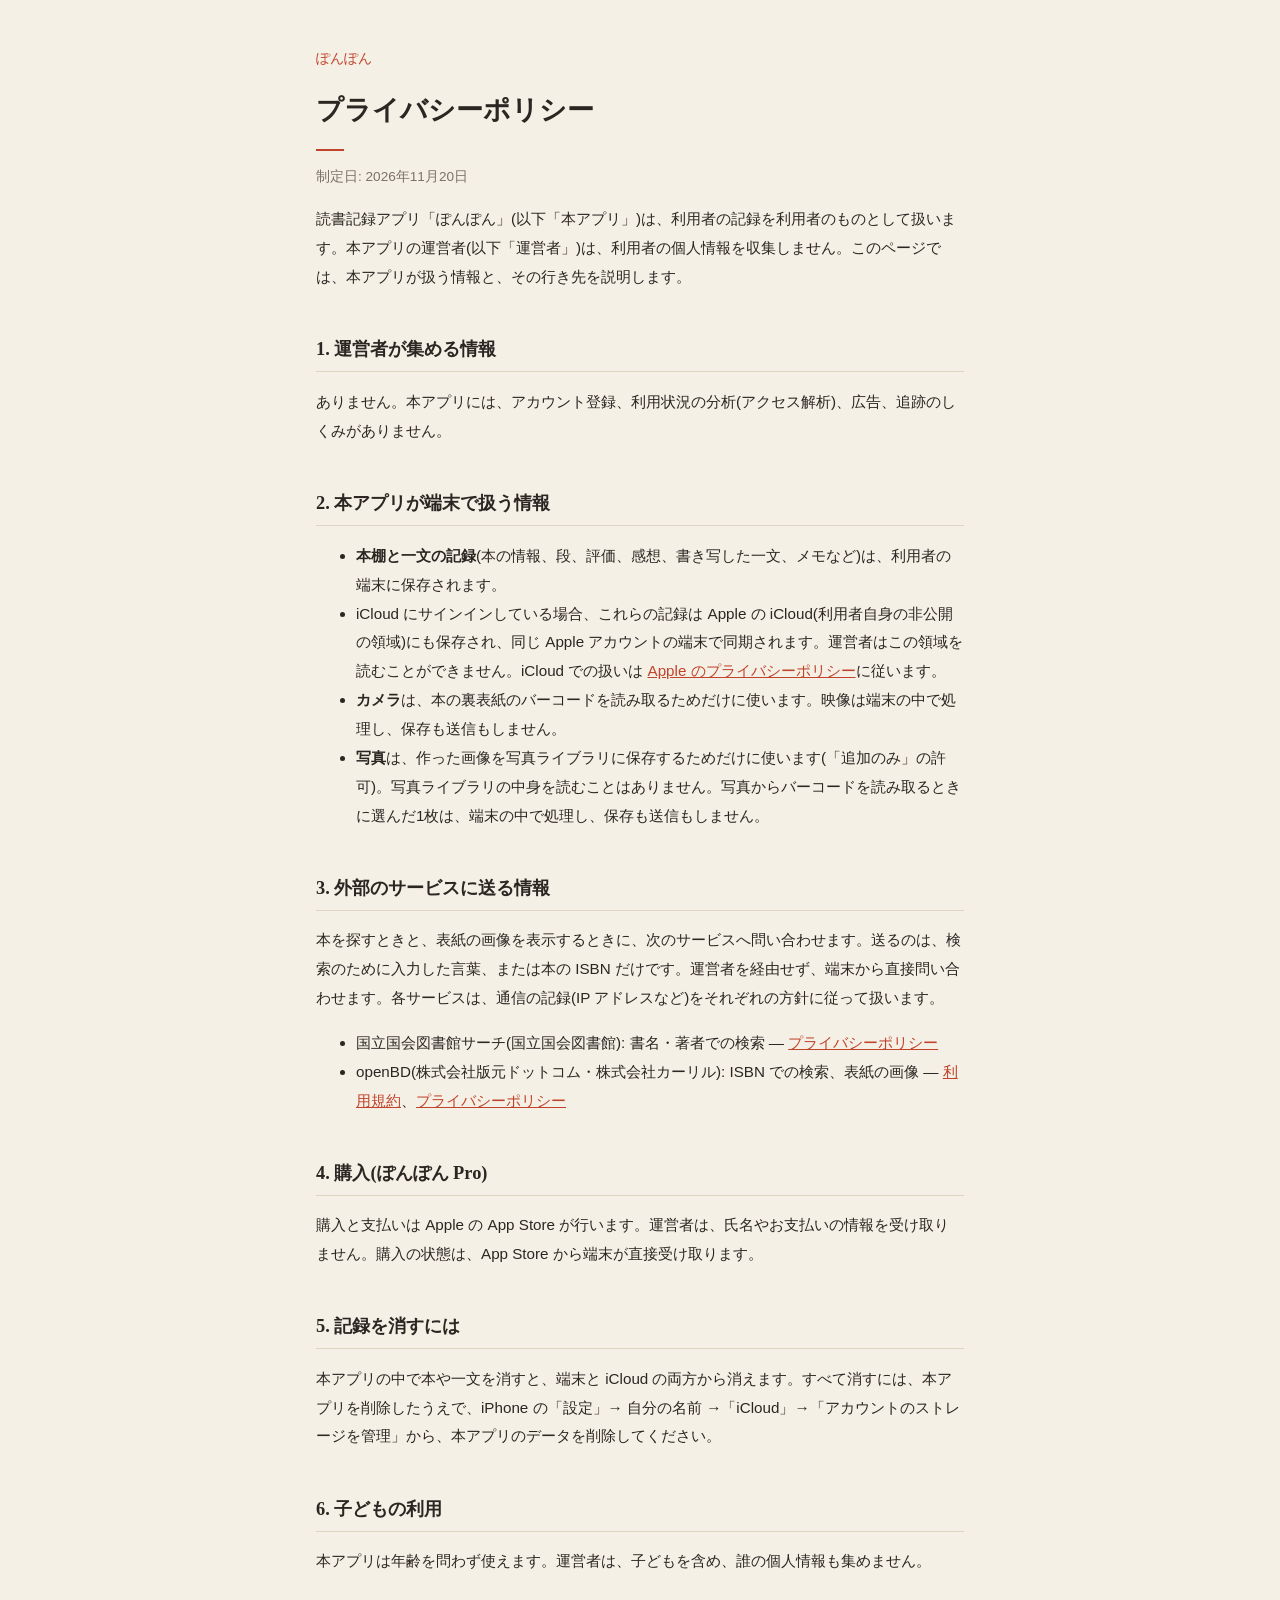
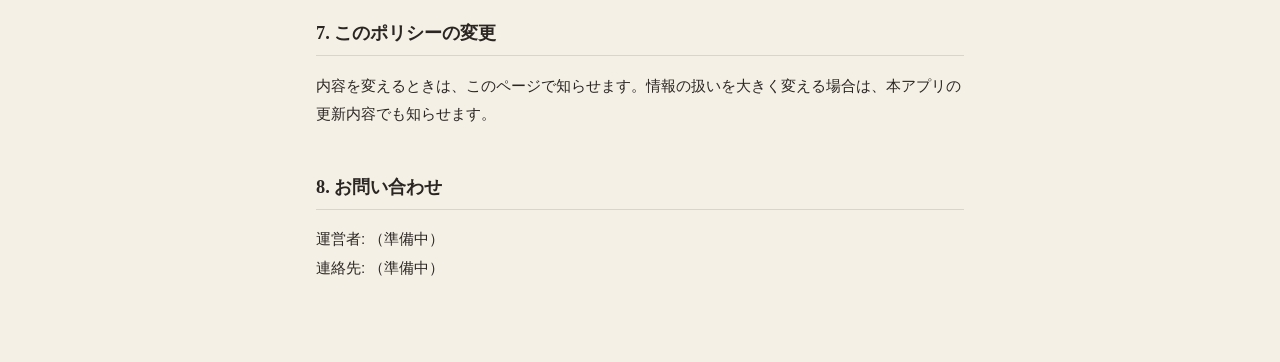
==== privacy.html @ 16d1a10d "ページを更新" ====
<!doctype html>
<html lang="ja">
<head>
<meta charset="utf-8">
<meta name="viewport" content="width=device-width, initial-scale=1">
<title>プライバシーポリシー | ぽんぽん</title>
<link rel="stylesheet" href="style.css">
</head>
<body>
<main>
<p class="back"><a href="./">ぽんぽん</a></p>
<h1>プライバシーポリシー</h1>
<p class="meta">制定日: 2026年11月20日</p>

<p>読書記録アプリ「ぽんぽん」(以下「本アプリ」)は、利用者の記録を利用者のものとして扱います。本アプリの運営者(以下「運営者」)は、利用者の個人情報を収集しません。このページでは、本アプリが扱う情報と、その行き先を説明します。</p>

<h2>1. 運営者が集める情報</h2>
<p>ありません。本アプリには、アカウント登録、利用状況の分析(アクセス解析)、広告、追跡のしくみがありません。</p>

<h2>2. 本アプリが端末で扱う情報</h2>
<ul>
<li><strong>本棚と一文の記録</strong>(本の情報、段、評価、感想、書き写した一文、メモなど)は、利用者の端末に保存されます。</li>
<li>iCloud にサインインしている場合、これらの記録は Apple の iCloud(利用者自身の非公開の領域)にも保存され、同じ Apple アカウントの端末で同期されます。運営者はこの領域を読むことができません。iCloud での扱いは <a href="https://www.apple.com/jp/legal/privacy/">Apple のプライバシーポリシー</a>に従います。</li>
<li><strong>カメラ</strong>は、本の裏表紙のバーコードを読み取るためだけに使います。映像は端末の中で処理し、保存も送信もしません。</li>
<li><strong>写真</strong>は、作った画像を写真ライブラリに保存するためだけに使います(「追加のみ」の許可)。写真ライブラリの中身を読むことはありません。写真からバーコードを読み取るときに選んだ1枚は、端末の中で処理し、保存も送信もしません。</li>
</ul>

<h2>3. 外部のサービスに送る情報</h2>
<p>本を探すときと、表紙の画像を表示するときに、次のサービスへ問い合わせます。送るのは、検索のために入力した言葉、または本の ISBN だけです。運営者を経由せず、端末から直接問い合わせます。各サービスは、通信の記録(IP アドレスなど)をそれぞれの方針に従って扱います。</p>
<ul>
<li>国立国会図書館サーチ(国立国会図書館): 書名・著者での検索 — <a href="https://ndlsearch.ndl.go.jp/site/privacy-policy">プライバシーポリシー</a></li>
<li>openBD(株式会社版元ドットコム・株式会社カーリル): ISBN での検索、表紙の画像 — <a href="https://openbd.jp/terms/">利用規約</a>、<a href="https://calil.jp/doc/privacy.html">プライバシーポリシー</a></li>
</ul>

<h2>4. 購入(ぽんぽん Pro)</h2>
<p>購入と支払いは Apple の App Store が行います。運営者は、氏名やお支払いの情報を受け取りません。購入の状態は、App Store から端末が直接受け取ります。</p>

<h2 id="delete">5. 記録を消すには</h2>
<p>本アプリの中で本や一文を消すと、端末と iCloud の両方から消えます。すべて消すには、本アプリを削除したうえで、iPhone の「設定」→ 自分の名前 →「iCloud」→「アカウントのストレージを管理」から、本アプリのデータを削除してください。</p>

<h2>6. 子どもの利用</h2>
<p>本アプリは年齢を問わず使えます。運営者は、子どもを含め、誰の個人情報も集めません。</p>

<h2>7. このポリシーの変更</h2>
<p>内容を変えるときは、このページで知らせます。情報の扱いを大きく変える場合は、本アプリの更新内容でも知らせます。</p>

<h2>8. お問い合わせ</h2>
<p>運営者: （準備中）<br>連絡先: （準備中）</p>
</main>
</body>
</html>
---- style.css ----
:root {
  --paper: #F5F0E6;
  --card: #FFFDF8;
  --ink: #2B2622;
  --sub: #7B7167;
  --accent: #C0432B;
  --line: #DDD4C3;
}
@media (prefers-color-scheme: dark) {
  :root { --paper: #191714; --card: #25221D; --ink: #ECE5D8; --sub: #A0978A; --accent: #E26A50; --line: #3A352E; }
}
* { box-sizing: border-box; }
body {
  margin: 0;
  background: var(--paper);
  color: var(--ink);
  font-family: "Hiragino Mincho ProN", "Yu Mincho", serif;
  line-height: 1.9;
}
main { max-width: 680px; margin: 0 auto; padding: 32px 16px 64px; }
h1 { font-size: 1.7rem; margin: 0.4em 0 0.2em; }
h1::after { content: ""; display: block; width: 28px; height: 2px; background: var(--accent); margin-top: 12px; }
h2 { font-size: 1.15rem; margin-top: 2.2em; border-bottom: 1px solid var(--line); padding-bottom: 4px; }
h3 { font-size: 1rem; margin: 1.6em 0 0.2em; }
p, li { font-family: -apple-system, "Hiragino Sans", sans-serif; font-size: 0.95rem; }
a { color: var(--accent); }
.meta, .back { color: var(--sub); font-size: 0.85rem; }
.back a { text-decoration: none; }
.hero { text-align: center; padding: 40px 0 8px; }
.hero img { width: 120px; height: 120px; border-radius: 26px; box-shadow: 0 8px 24px rgba(0,0,0,.12); }
.hero p { font-family: "Hiragino Mincho ProN", serif; font-size: 1.05rem; color: var(--sub); }
.links { display: flex; gap: 16px; justify-content: center; flex-wrap: wrap; margin-top: 24px; }
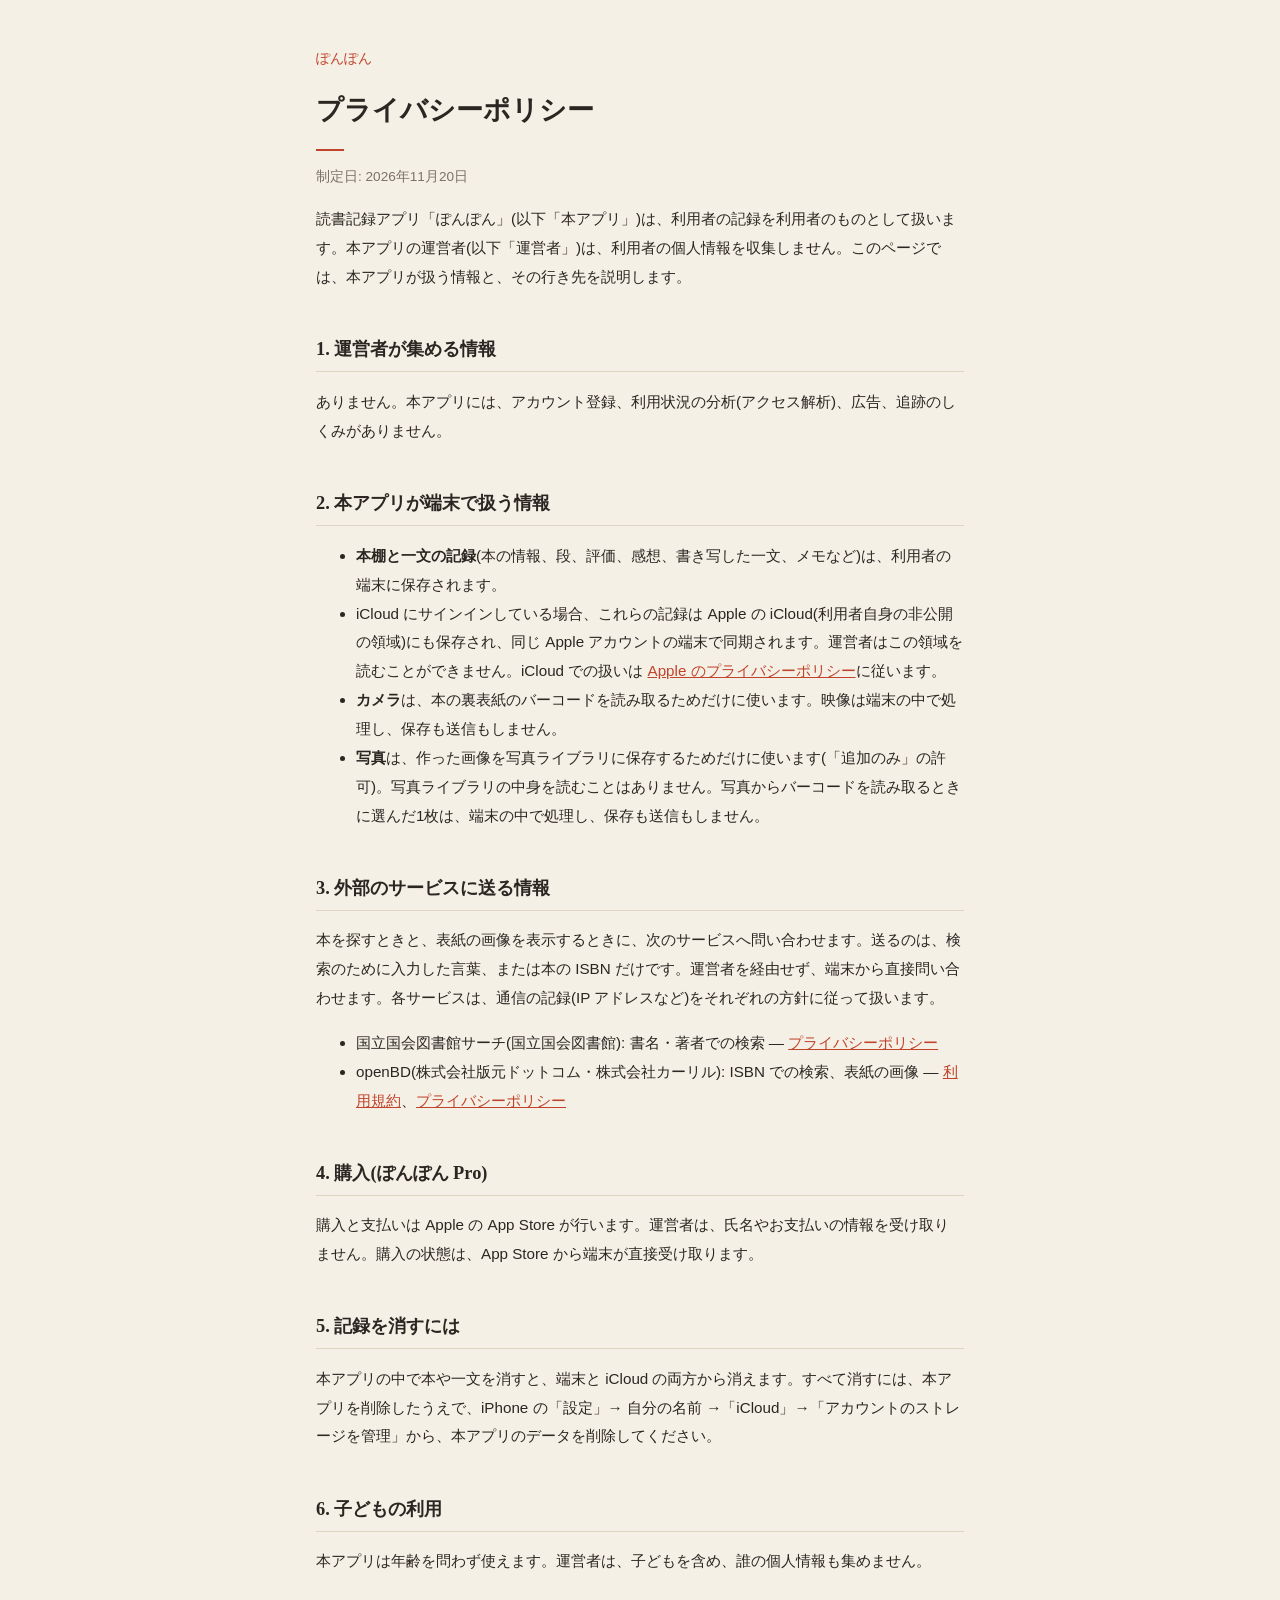
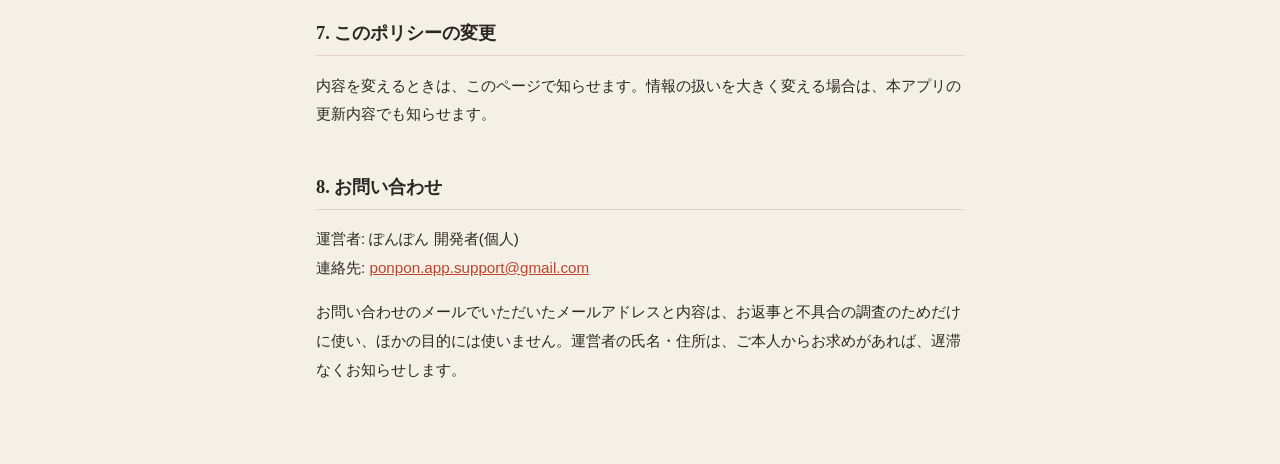
==== commit 238e4a37: "ページを更新" ====
--- a/privacy.html
+++ b/privacy.html
@@ -45,7 +45,8 @@
 <p>内容を変えるときは、このページで知らせます。情報の扱いを大きく変える場合は、本アプリの更新内容でも知らせます。</p>
 
 <h2>8. お問い合わせ</h2>
-<p>運営者: （準備中）<br>連絡先: （準備中）</p>
+<p>運営者: ぽんぽん 開発者(個人)<br>連絡先: <a href="mailto:ponpon.app.support@gmail.com">ponpon.app.support@gmail.com</a></p>
+<p>お問い合わせのメールでいただいたメールアドレスと内容は、お返事と不具合の調査のためだけに使い、ほかの目的には使いません。運営者の氏名・住所は、ご本人からお求めがあれば、遅滞なくお知らせします。</p>
 </main>
 </body>
 </html>
--- a/style.css
+++ b/style.css
@@ -30,3 +30,5 @@
 .hero img { width: 120px; height: 120px; border-radius: 26px; box-shadow: 0 8px 24px rgba(0,0,0,.12); }
 .hero p { font-family: "Hiragino Mincho ProN", serif; font-size: 1.05rem; color: var(--sub); }
 .links { display: flex; gap: 16px; justify-content: center; flex-wrap: wrap; margin-top: 24px; }
+.hero h1 { margin-top: 20px; }
+.hero h1::after { margin: 12px auto 0; }
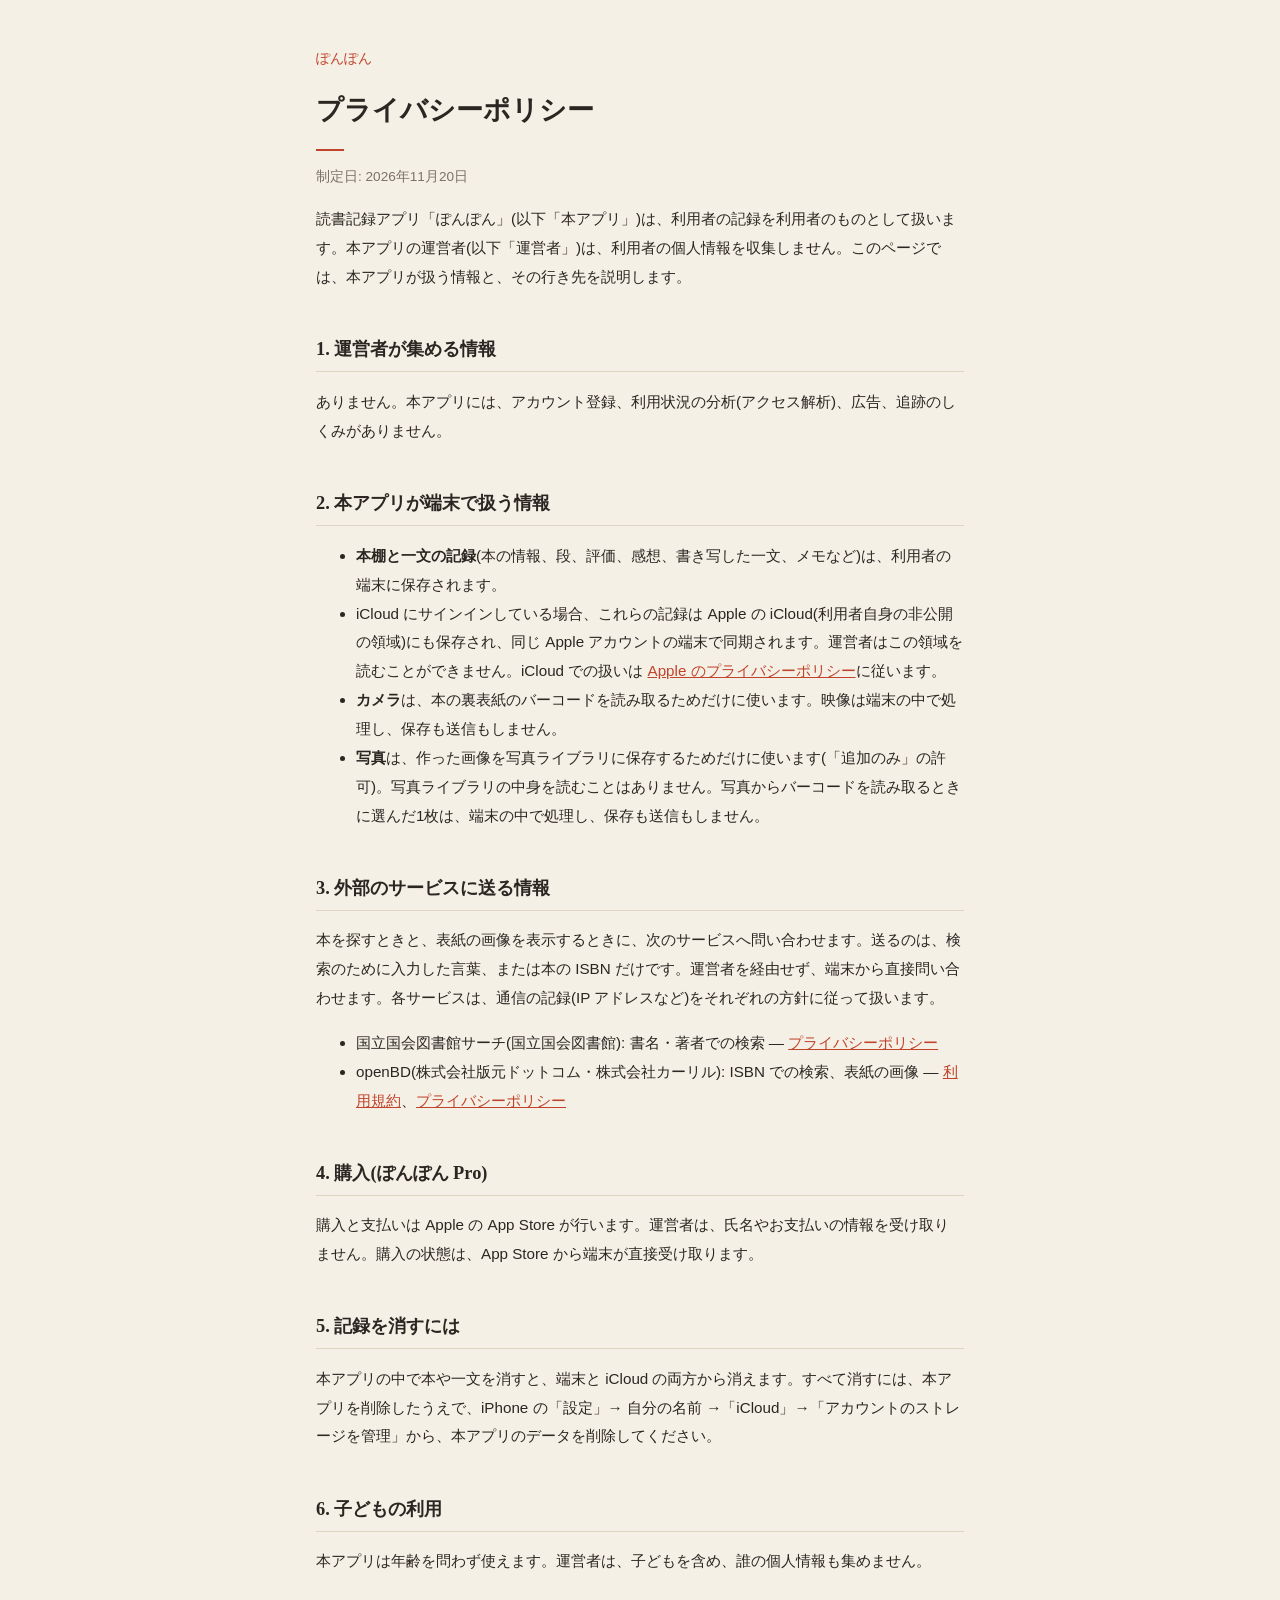
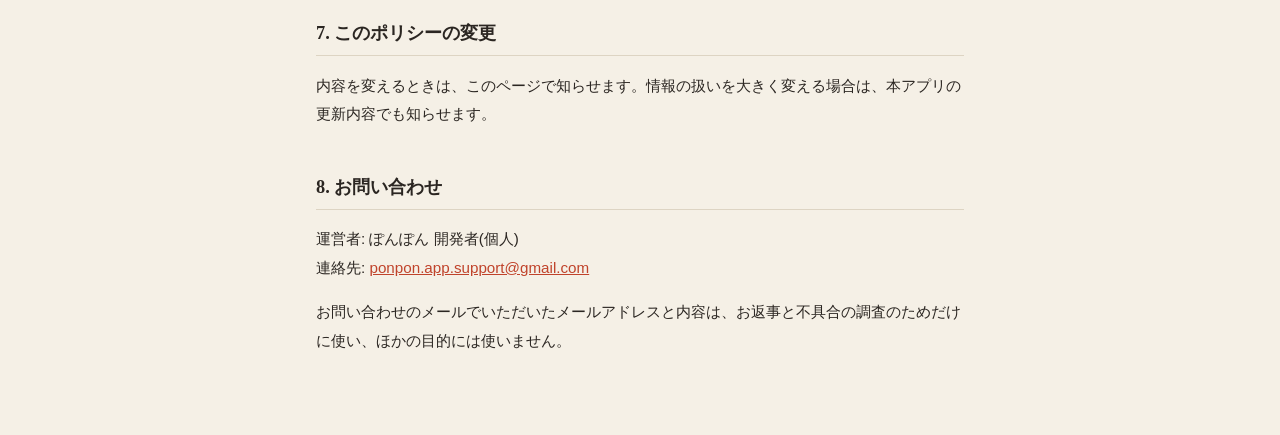
==== commit f2bf6da1: "ページを更新" ====
--- a/privacy.html
+++ b/privacy.html
@@ -46,7 +46,7 @@
 
 <h2>8. お問い合わせ</h2>
 <p>運営者: ぽんぽん 開発者(個人)<br>連絡先: <a href="mailto:ponpon.app.support@gmail.com">ponpon.app.support@gmail.com</a></p>
-<p>お問い合わせのメールでいただいたメールアドレスと内容は、お返事と不具合の調査のためだけに使い、ほかの目的には使いません。運営者の氏名・住所は、ご本人からお求めがあれば、遅滞なくお知らせします。</p>
+<p>お問い合わせのメールでいただいたメールアドレスと内容は、お返事と不具合の調査のためだけに使い、ほかの目的には使いません。</p>
 </main>
 </body>
 </html>
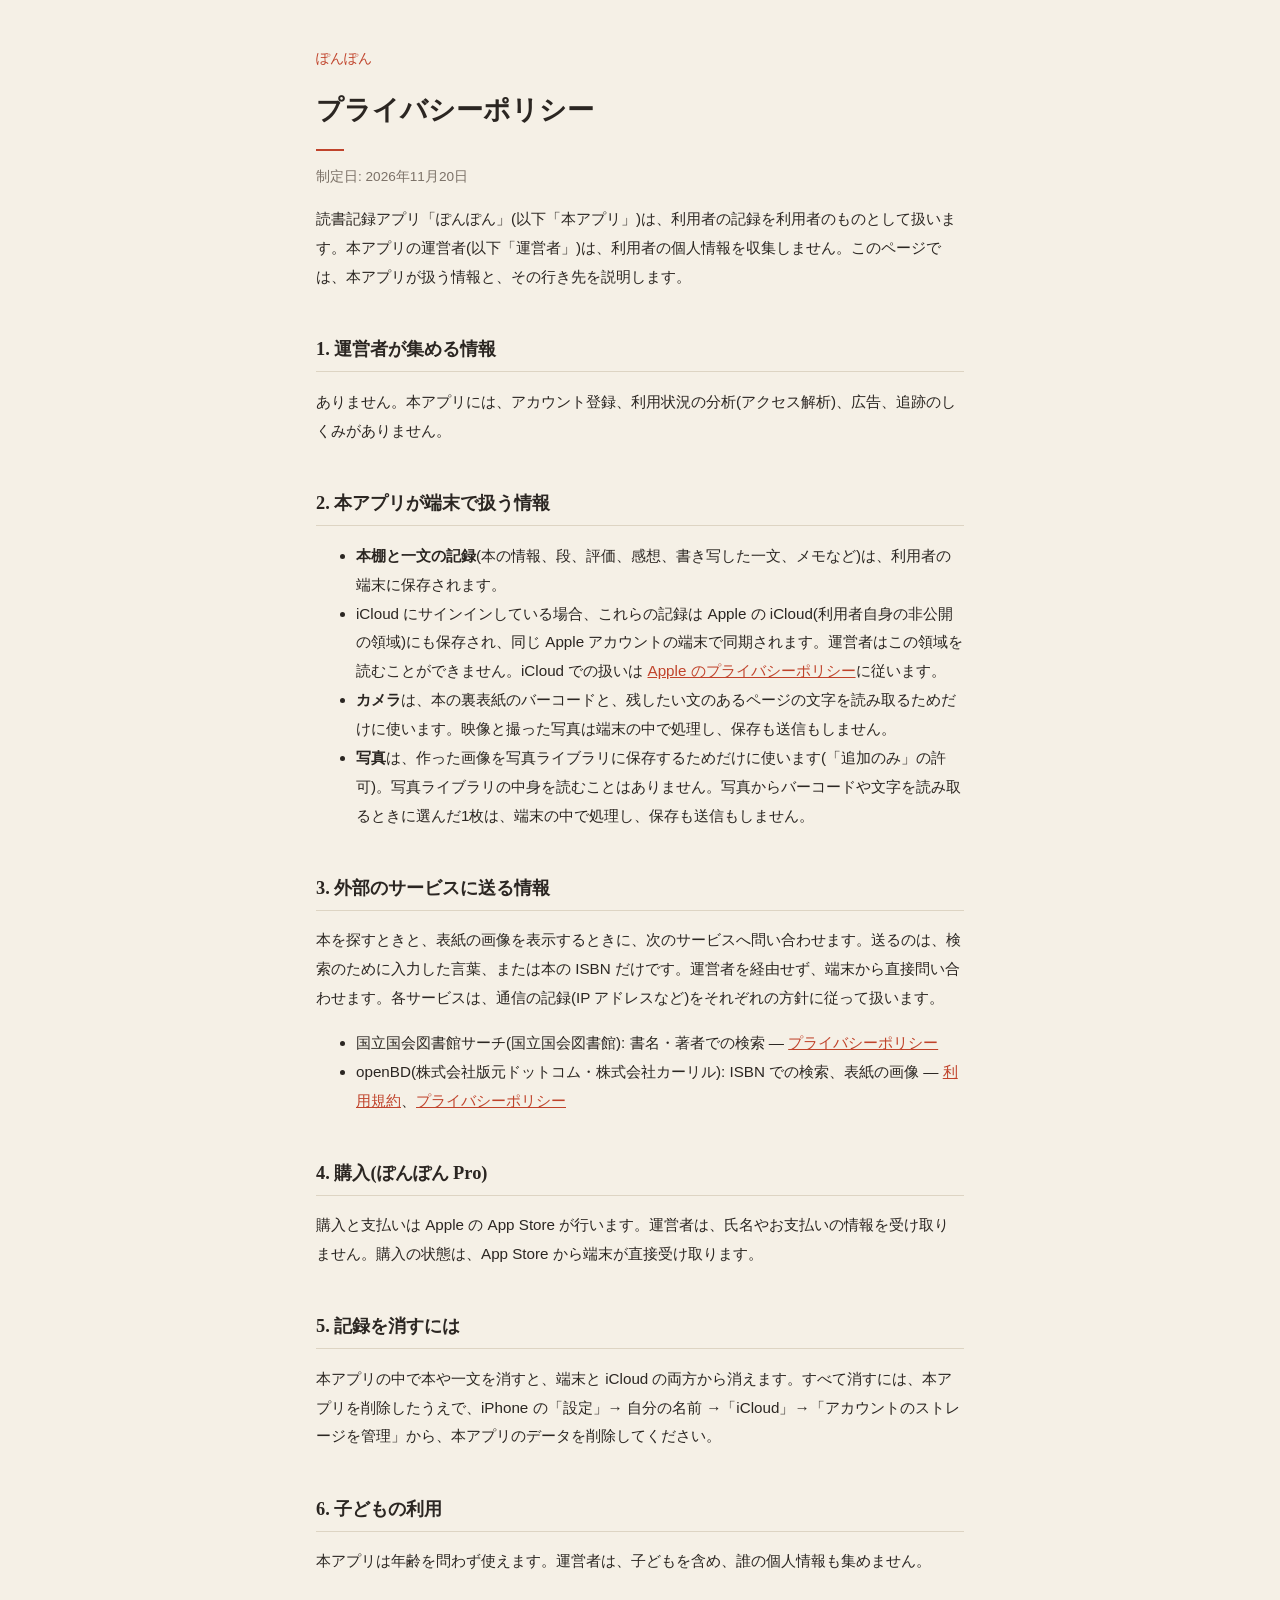
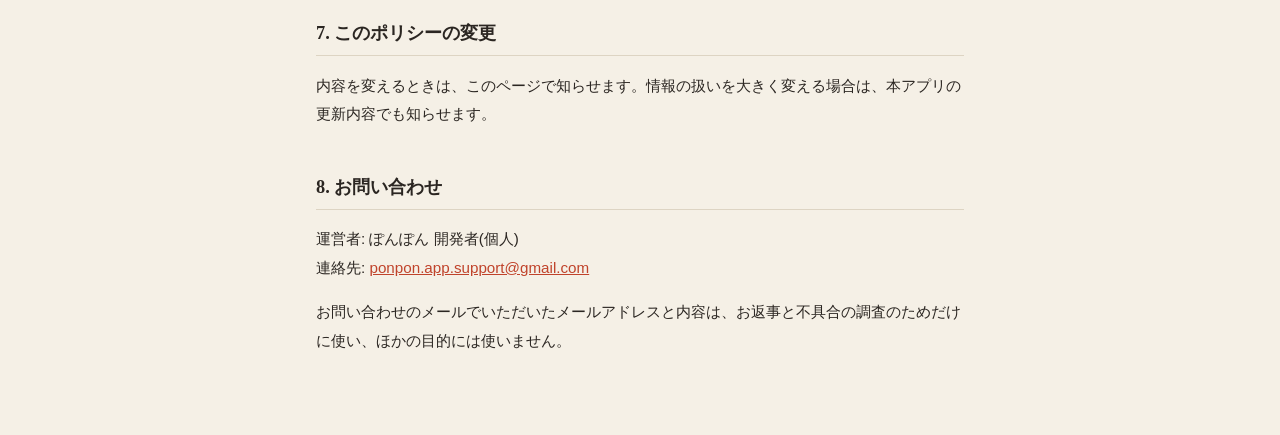
==== commit 0d5f64ea: "ページを更新" ====
--- a/privacy.html
+++ b/privacy.html
@@ -21,8 +21,8 @@
 <ul>
 <li><strong>本棚と一文の記録</strong>(本の情報、段、評価、感想、書き写した一文、メモなど)は、利用者の端末に保存されます。</li>
 <li>iCloud にサインインしている場合、これらの記録は Apple の iCloud(利用者自身の非公開の領域)にも保存され、同じ Apple アカウントの端末で同期されます。運営者はこの領域を読むことができません。iCloud での扱いは <a href="https://www.apple.com/jp/legal/privacy/">Apple のプライバシーポリシー</a>に従います。</li>
-<li><strong>カメラ</strong>は、本の裏表紙のバーコードを読み取るためだけに使います。映像は端末の中で処理し、保存も送信もしません。</li>
-<li><strong>写真</strong>は、作った画像を写真ライブラリに保存するためだけに使います(「追加のみ」の許可)。写真ライブラリの中身を読むことはありません。写真からバーコードを読み取るときに選んだ1枚は、端末の中で処理し、保存も送信もしません。</li>
+<li><strong>カメラ</strong>は、本の裏表紙のバーコードと、残したい文のあるページの文字を読み取るためだけに使います。映像と撮った写真は端末の中で処理し、保存も送信もしません。</li>
+<li><strong>写真</strong>は、作った画像を写真ライブラリに保存するためだけに使います(「追加のみ」の許可)。写真ライブラリの中身を読むことはありません。写真からバーコードや文字を読み取るときに選んだ1枚は、端末の中で処理し、保存も送信もしません。</li>
 </ul>
 
 <h2>3. 外部のサービスに送る情報</h2>
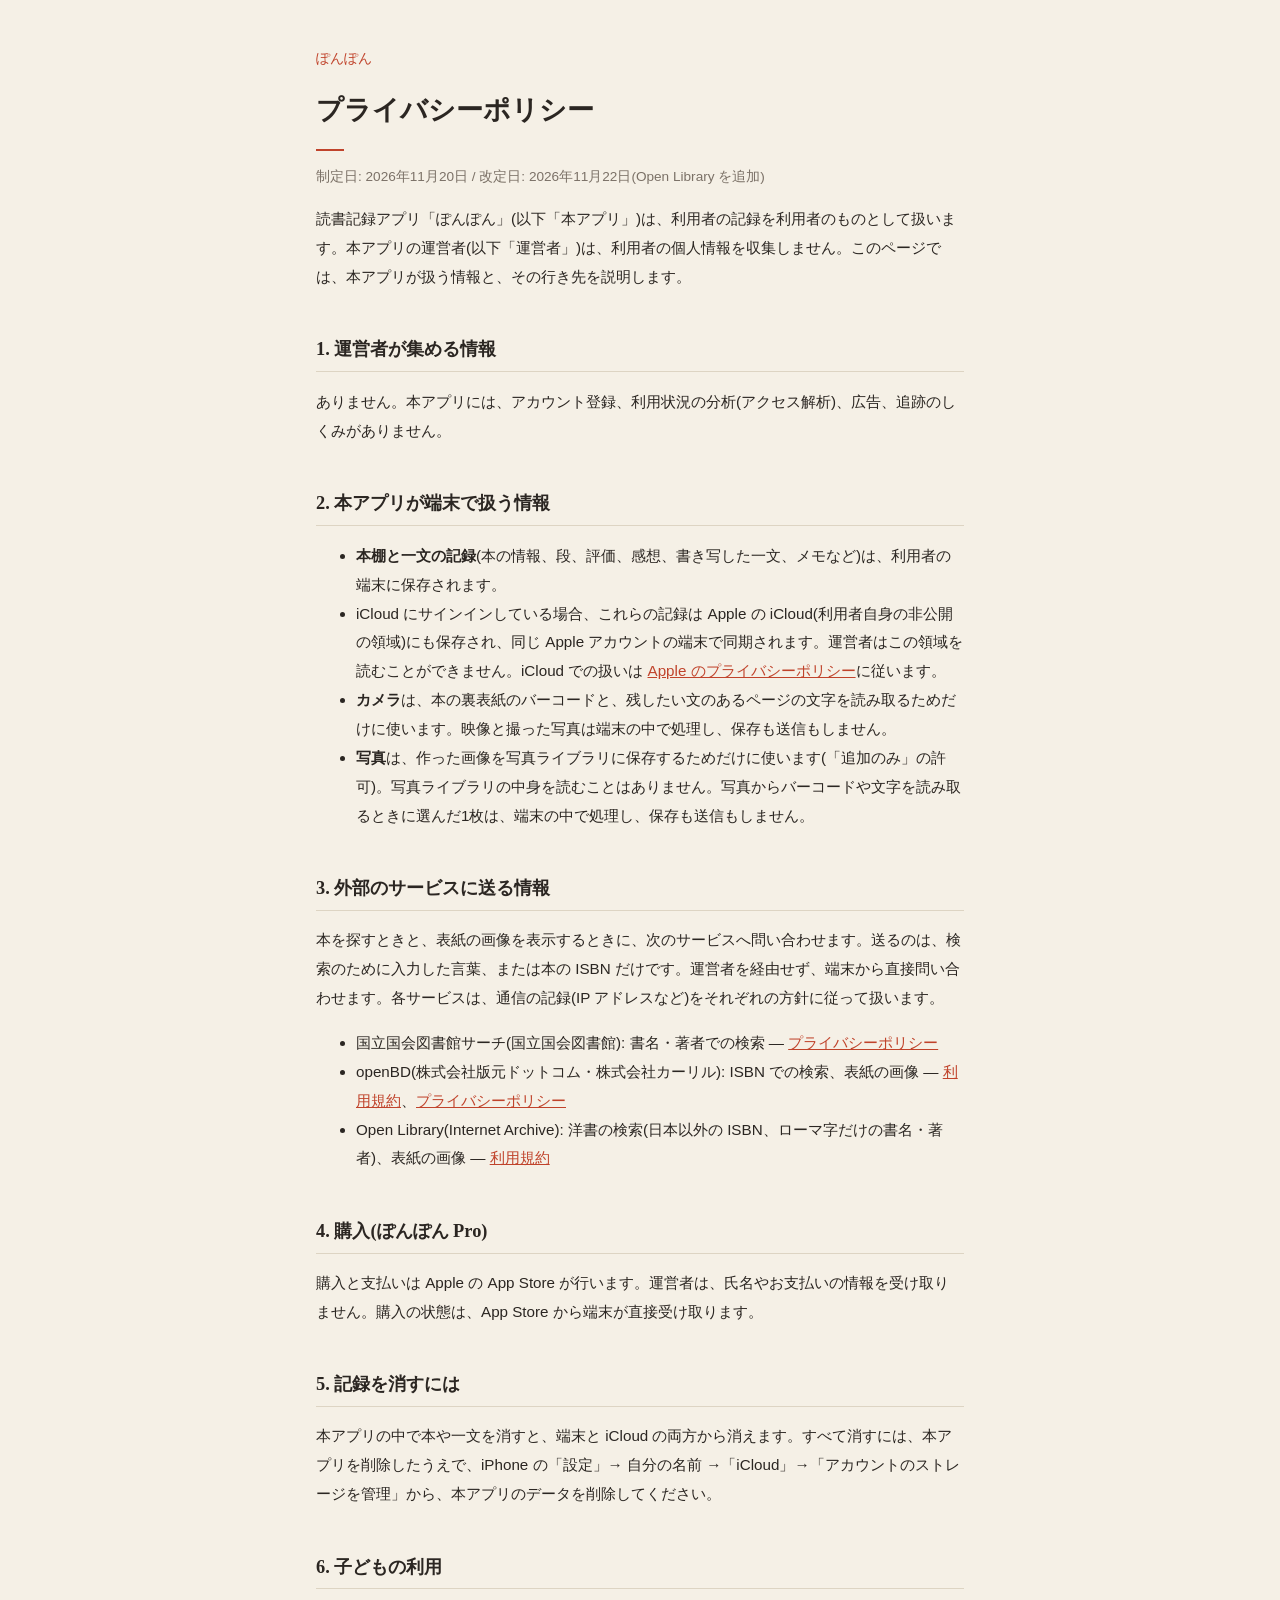
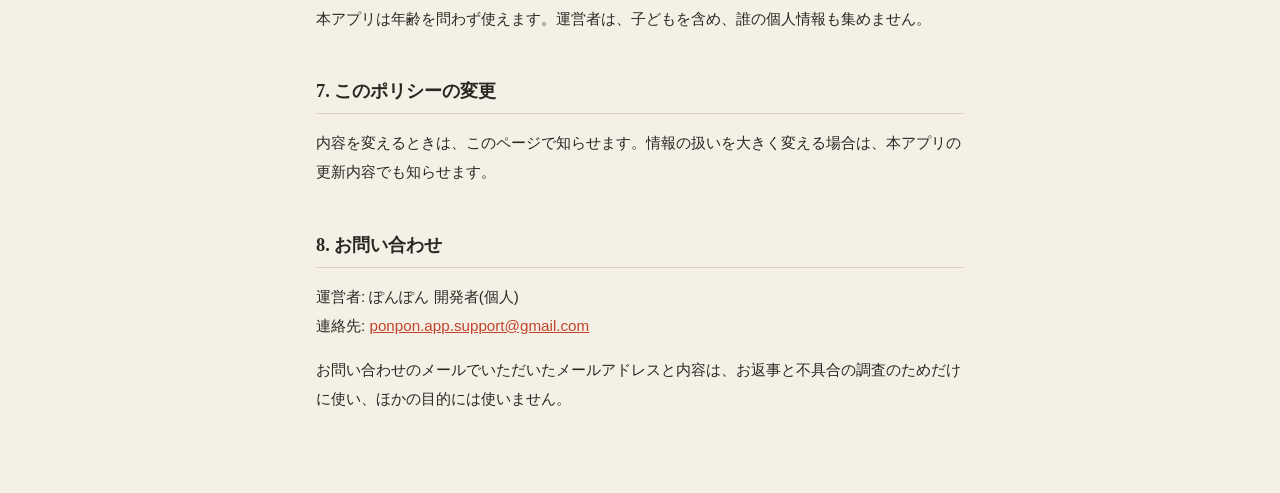
==== commit 33dba81d: "ページを更新" ====
--- a/privacy.html
+++ b/privacy.html
@@ -10,7 +10,7 @@
 <main>
 <p class="back"><a href="./">ぽんぽん</a></p>
 <h1>プライバシーポリシー</h1>
-<p class="meta">制定日: 2026年11月20日</p>
+<p class="meta">制定日: 2026年11月20日 / 改定日: 2026年11月22日(Open Library を追加)</p>
 
 <p>読書記録アプリ「ぽんぽん」(以下「本アプリ」)は、利用者の記録を利用者のものとして扱います。本アプリの運営者(以下「運営者」)は、利用者の個人情報を収集しません。このページでは、本アプリが扱う情報と、その行き先を説明します。</p>
 
@@ -30,6 +30,7 @@
 <ul>
 <li>国立国会図書館サーチ(国立国会図書館): 書名・著者での検索 — <a href="https://ndlsearch.ndl.go.jp/site/privacy-policy">プライバシーポリシー</a></li>
 <li>openBD(株式会社版元ドットコム・株式会社カーリル): ISBN での検索、表紙の画像 — <a href="https://openbd.jp/terms/">利用規約</a>、<a href="https://calil.jp/doc/privacy.html">プライバシーポリシー</a></li>
+<li>Open Library(Internet Archive): 洋書の検索(日本以外の ISBN、ローマ字だけの書名・著者)、表紙の画像 — <a href="https://archive.org/about/terms.php">利用規約</a></li>
 </ul>
 
 <h2>4. 購入(ぽんぽん Pro)</h2>
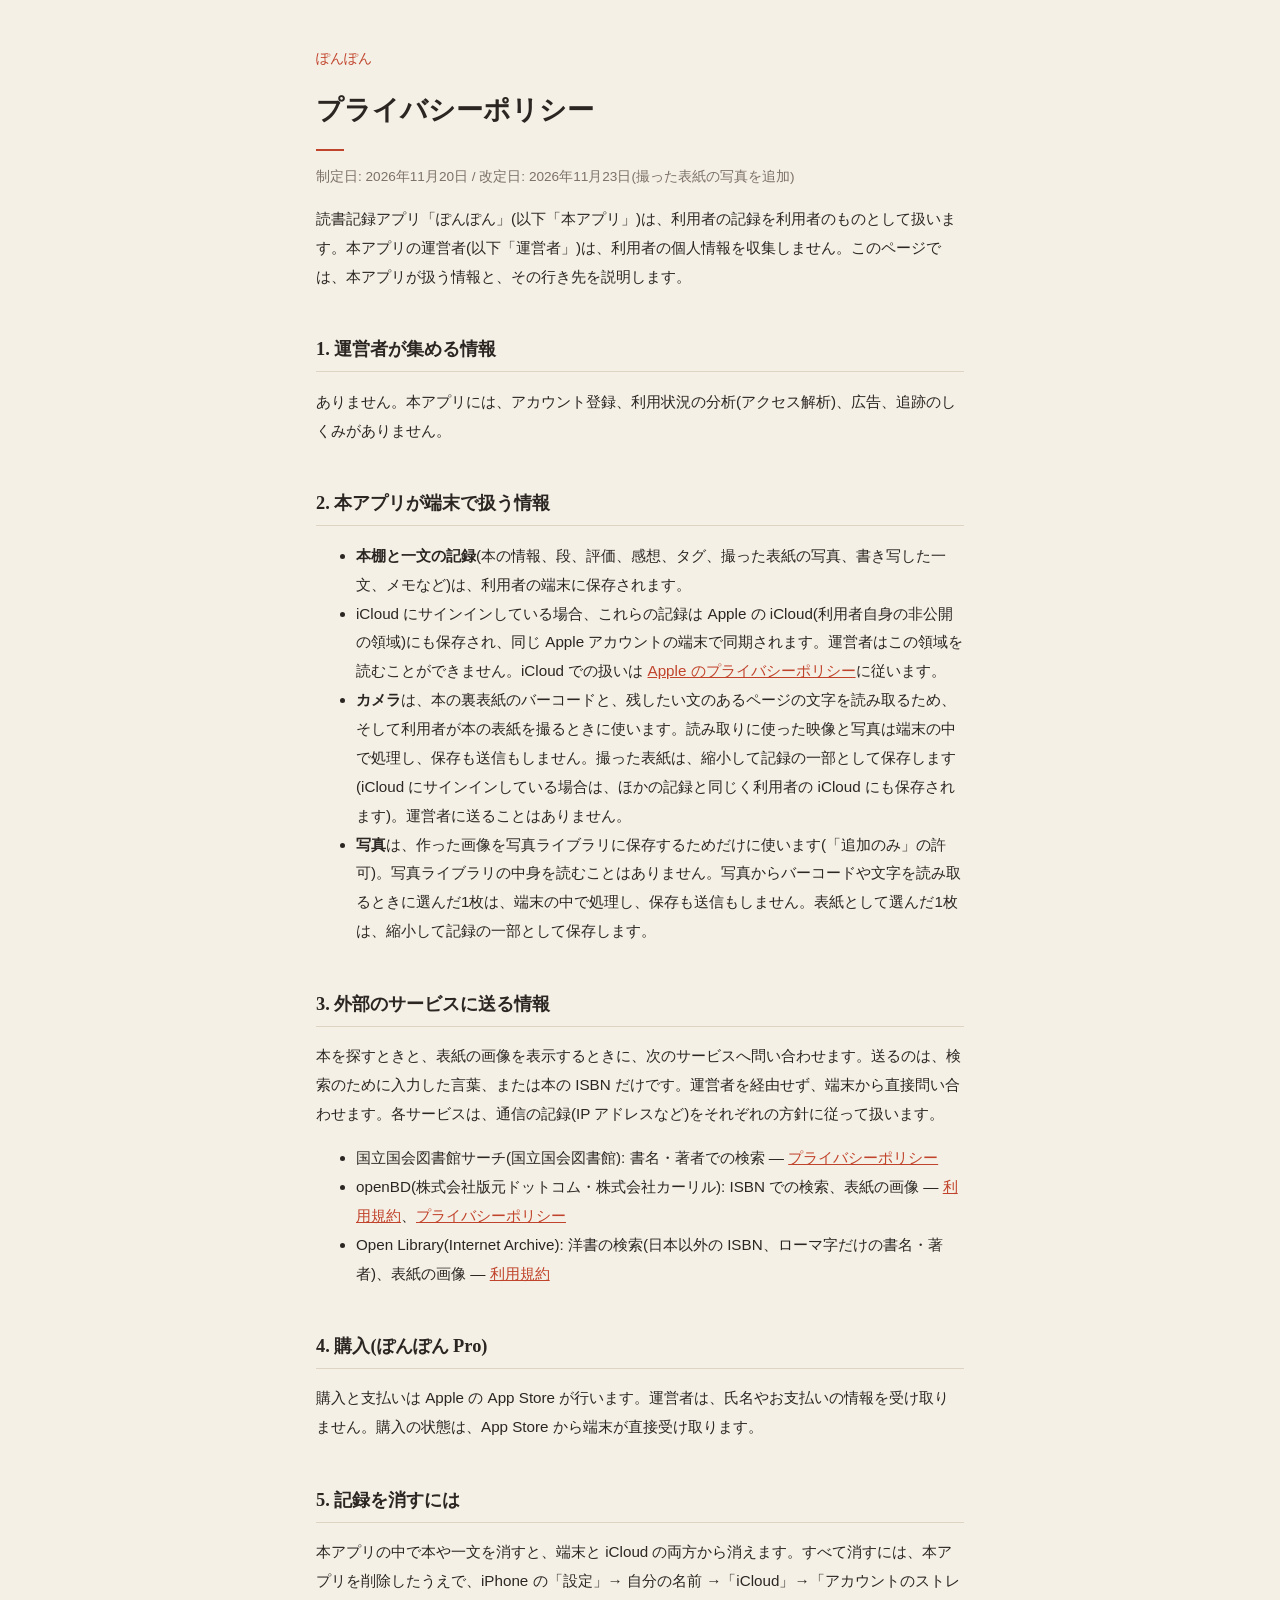
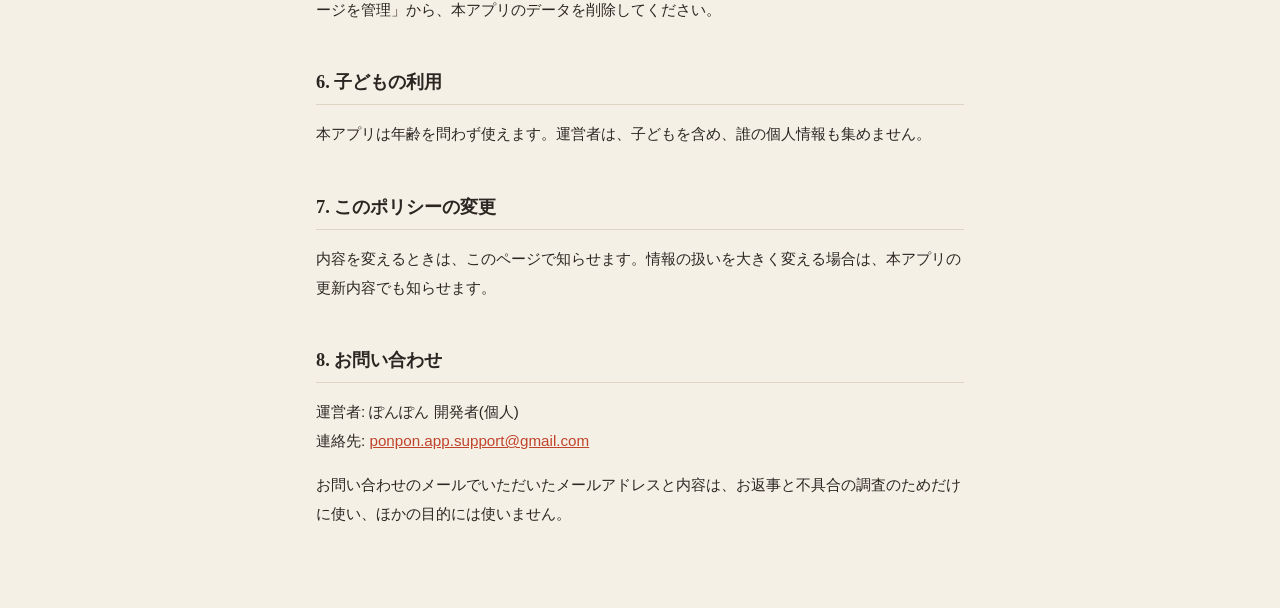
==== commit 9a3b632a: "ページを更新" ====
--- a/privacy.html
+++ b/privacy.html
@@ -10,7 +10,7 @@
 <main>
 <p class="back"><a href="./">ぽんぽん</a></p>
 <h1>プライバシーポリシー</h1>
-<p class="meta">制定日: 2026年11月20日 / 改定日: 2026年11月22日(Open Library を追加)</p>
+<p class="meta">制定日: 2026年11月20日 / 改定日: 2026年11月23日(撮った表紙の写真を追加)</p>
 
 <p>読書記録アプリ「ぽんぽん」(以下「本アプリ」)は、利用者の記録を利用者のものとして扱います。本アプリの運営者(以下「運営者」)は、利用者の個人情報を収集しません。このページでは、本アプリが扱う情報と、その行き先を説明します。</p>
 
@@ -19,10 +19,10 @@
 
 <h2>2. 本アプリが端末で扱う情報</h2>
 <ul>
-<li><strong>本棚と一文の記録</strong>(本の情報、段、評価、感想、書き写した一文、メモなど)は、利用者の端末に保存されます。</li>
+<li><strong>本棚と一文の記録</strong>(本の情報、段、評価、感想、タグ、撮った表紙の写真、書き写した一文、メモなど)は、利用者の端末に保存されます。</li>
 <li>iCloud にサインインしている場合、これらの記録は Apple の iCloud(利用者自身の非公開の領域)にも保存され、同じ Apple アカウントの端末で同期されます。運営者はこの領域を読むことができません。iCloud での扱いは <a href="https://www.apple.com/jp/legal/privacy/">Apple のプライバシーポリシー</a>に従います。</li>
-<li><strong>カメラ</strong>は、本の裏表紙のバーコードと、残したい文のあるページの文字を読み取るためだけに使います。映像と撮った写真は端末の中で処理し、保存も送信もしません。</li>
-<li><strong>写真</strong>は、作った画像を写真ライブラリに保存するためだけに使います(「追加のみ」の許可)。写真ライブラリの中身を読むことはありません。写真からバーコードや文字を読み取るときに選んだ1枚は、端末の中で処理し、保存も送信もしません。</li>
+<li><strong>カメラ</strong>は、本の裏表紙のバーコードと、残したい文のあるページの文字を読み取るため、そして利用者が本の表紙を撮るときに使います。読み取りに使った映像と写真は端末の中で処理し、保存も送信もしません。撮った表紙は、縮小して記録の一部として保存します(iCloud にサインインしている場合は、ほかの記録と同じく利用者の iCloud にも保存されます)。運営者に送ることはありません。</li>
+<li><strong>写真</strong>は、作った画像を写真ライブラリに保存するためだけに使います(「追加のみ」の許可)。写真ライブラリの中身を読むことはありません。写真からバーコードや文字を読み取るときに選んだ1枚は、端末の中で処理し、保存も送信もしません。表紙として選んだ1枚は、縮小して記録の一部として保存します。</li>
 </ul>
 
 <h2>3. 外部のサービスに送る情報</h2>
--- a/style.css
+++ b/style.css
@@ -32,3 +32,15 @@
 .links { display: flex; gap: 16px; justify-content: center; flex-wrap: wrap; margin-top: 24px; }
 .hero h1 { margin-top: 20px; }
 .hero h1::after { margin: 12px auto 0; }
+
+/* トップ(紹介のページ) */
+.lp .cta { display: inline-block; margin-top: 18px; padding: 12px 28px; border-radius: 999px; background: var(--accent); color: var(--card);
+  font-family: -apple-system, "Hiragino Sans", sans-serif; font-weight: 600; text-decoration: none; }
+.lp .note { font-size: 0.85rem; margin-top: 10px; }
+.lp .demo { display: block; width: min(320px, 100%); margin: 28px auto 8px; border-radius: 18px; border: 1px solid var(--line); background: var(--card); }
+.lp .feature { display: flex; gap: 20px; align-items: center; margin-top: 40px; }
+.lp .feature img { width: 42%; max-width: 260px; border-radius: 14px; border: 1px solid var(--line); flex: none; }
+.lp .feature div { min-width: 0; }
+.lp .feature h2 { border: 0; margin-top: 0; }
+.lp .feature:nth-of-type(even) { flex-direction: row-reverse; }
+@media (max-width: 520px) { .lp .feature, .lp .feature:nth-of-type(even) { flex-direction: column; } .lp .feature img { width: 70%; } }
